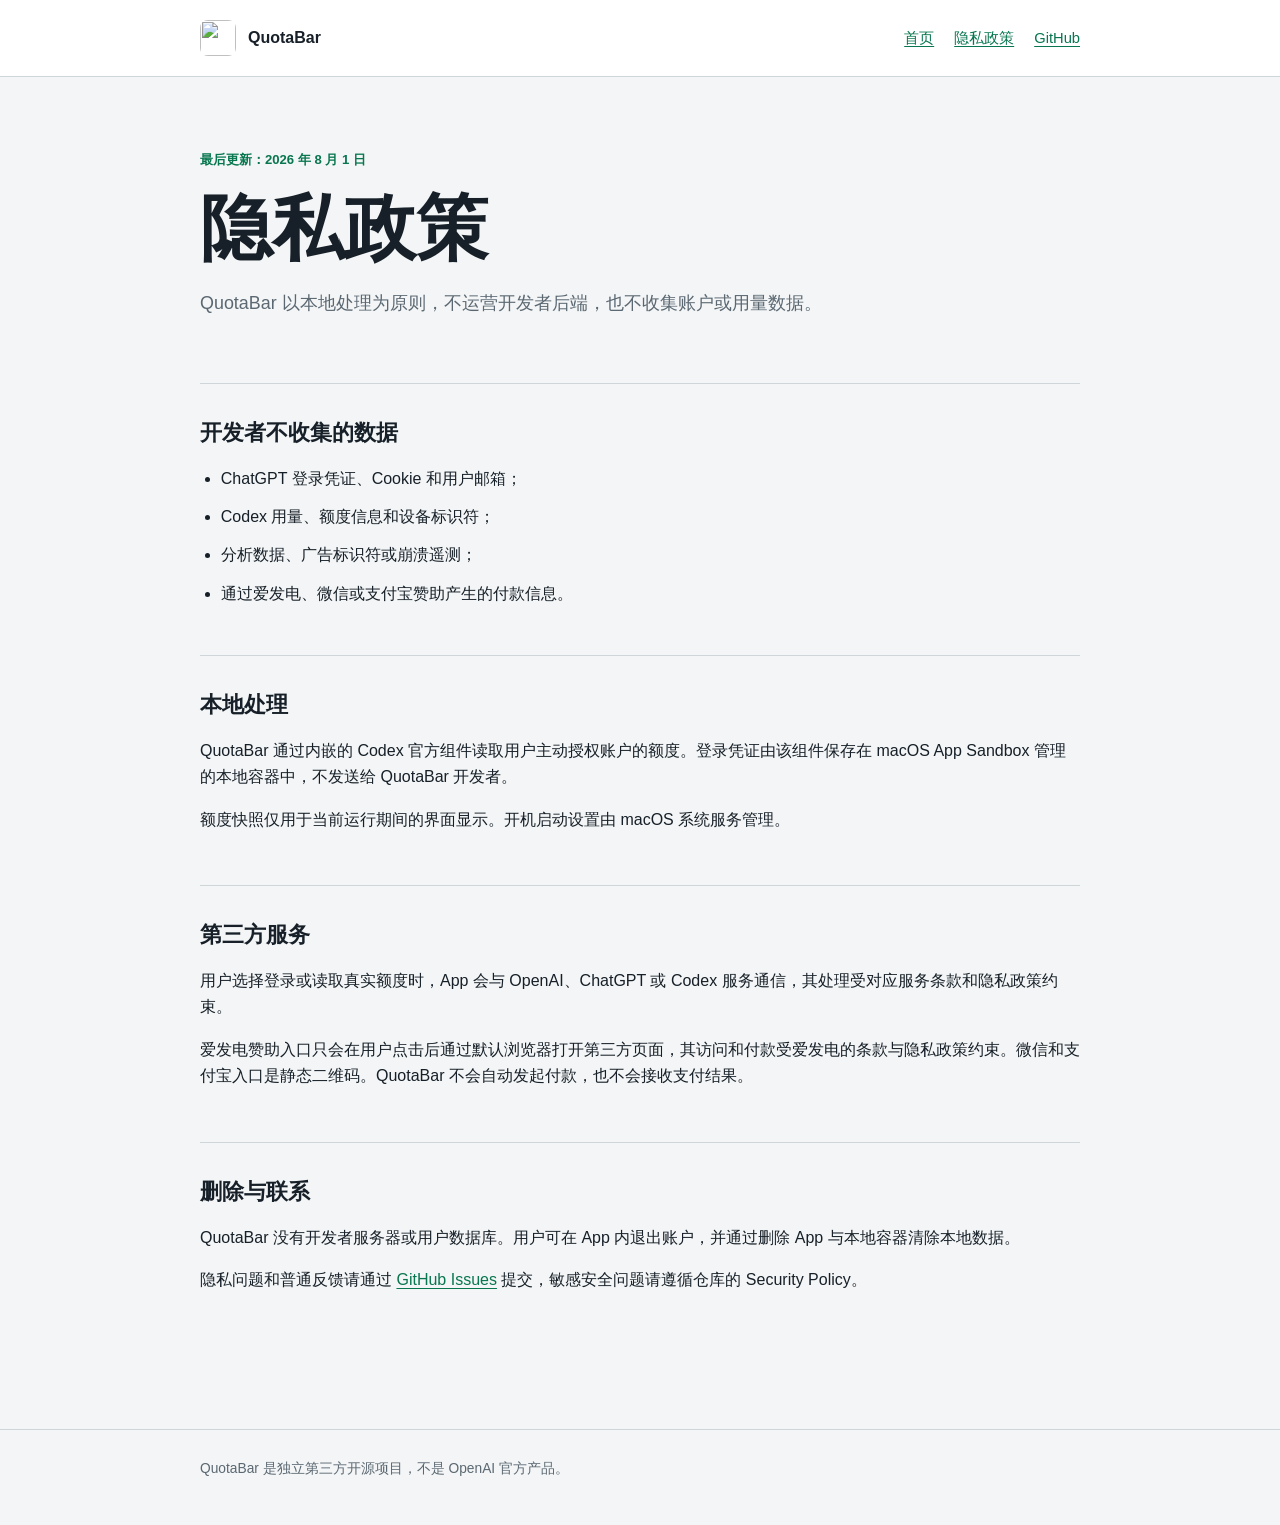
==== docs/privacy.html @ 067555e4 "Prepare QuotaBar v1.1 release" ====
<!doctype html>
<html lang="zh-CN">
<head>
  <meta charset="utf-8">
  <meta name="viewport" content="width=device-width, initial-scale=1">
  <meta name="description" content="QuotaBar 隐私政策：Codex 用量与 ChatGPT 登录信息在本机处理，不设开发者后端，不含广告或分析 SDK。">
  <meta name="robots" content="index, follow">
  <link rel="canonical" href="https://roketrp.github.io/QuotaBar/privacy.html">
  <meta property="og:type" content="website">
  <meta property="og:title" content="QuotaBar 隐私政策">
  <meta property="og:description" content="Codex 用量与登录信息在本机处理，不设开发者后端，不含广告或分析 SDK。">
  <meta property="og:url" content="https://roketrp.github.io/QuotaBar/privacy.html">
  <title>QuotaBar 隐私政策</title>
  <link rel="icon" href="assets/quotabar-icon.png">
  <link rel="stylesheet" href="styles.css">
</head>
<body>
  <header class="site-header">
    <div class="site-header__inner">
      <a class="brand" href="index.html">
        <img src="assets/quotabar-icon.png" alt="">
        <span>QuotaBar</span>
      </a>
      <nav aria-label="主要导航">
        <a href="index.html">首页</a>
        <a href="privacy.html">隐私政策</a>
        <a href="https://github.com/RoketrP/QuotaBar">GitHub</a>
      </nav>
    </div>
  </header>

  <main>
    <section class="intro">
      <p class="eyebrow">最后更新：2026 年 8 月 1 日</p>
      <h1>隐私政策</h1>
      <p class="lede">QuotaBar 以本地处理为原则，不运营开发者后端，也不收集账户或用量数据。</p>
    </section>

    <section class="section">
      <h2>开发者不收集的数据</h2>
      <ul class="plain-list">
        <li>ChatGPT 登录凭证、Cookie 和用户邮箱；</li>
        <li>Codex 用量、额度信息和设备标识符；</li>
        <li>分析数据、广告标识符或崩溃遥测；</li>
        <li>通过爱发电、微信或支付宝赞助产生的付款信息。</li>
      </ul>
    </section>

    <section class="section">
      <h2>本地处理</h2>
      <p>QuotaBar 通过内嵌的 Codex 官方组件读取用户主动授权账户的额度。登录凭证由该组件保存在 macOS App Sandbox 管理的本地容器中，不发送给 QuotaBar 开发者。</p>
      <p>额度快照仅用于当前运行期间的界面显示。开机启动设置由 macOS 系统服务管理。</p>
    </section>

    <section class="section">
      <h2>第三方服务</h2>
      <p>用户选择登录或读取真实额度时，App 会与 OpenAI、ChatGPT 或 Codex 服务通信，其处理受对应服务条款和隐私政策约束。</p>
      <p>爱发电赞助入口只会在用户点击后通过默认浏览器打开第三方页面，其访问和付款受爱发电的条款与隐私政策约束。微信和支付宝入口是静态二维码。QuotaBar 不会自动发起付款，也不会接收支付结果。</p>
    </section>

    <section class="section">
      <h2>删除与联系</h2>
      <p>QuotaBar 没有开发者服务器或用户数据库。用户可在 App 内退出账户，并通过删除 App 与本地容器清除本地数据。</p>
      <p>隐私问题和普通反馈请通过 <a href="https://github.com/RoketrP/QuotaBar/issues">GitHub Issues</a> 提交，敏感安全问题请遵循仓库的 Security Policy。</p>
    </section>
  </main>

  <footer class="site-footer">
    <div class="site-footer__inner">QuotaBar 是独立第三方开源项目，不是 OpenAI 官方产品。</div>
  </footer>
</body>
</html>
---- docs/styles.css ----
:root {
  color-scheme: light dark;
  --paper: #f3f5f6;
  --ink: #172028;
  --muted: #5b6872;
  --line: #cfd6da;
  --accent: #0b9b68;
  --accent-dark: #08764f;
  --panel: #ffffff;
}

* {
  box-sizing: border-box;
}

html {
  font-family: "Avenir Next", "PingFang SC", "Hiragino Sans GB", sans-serif;
  line-height: 1.65;
  background: var(--paper);
  color: var(--ink);
}

body {
  margin: 0;
}

a {
  color: var(--accent-dark);
  text-underline-offset: 0.2em;
}

.site-header {
  border-bottom: 1px solid var(--line);
  background: var(--panel);
}

.site-header__inner,
main,
.site-footer__inner {
  width: min(880px, calc(100% - 40px));
  margin: 0 auto;
}

.site-header__inner {
  min-height: 76px;
  display: flex;
  align-items: center;
  justify-content: space-between;
  gap: 24px;
}

.brand {
  display: flex;
  align-items: center;
  gap: 12px;
  color: var(--ink);
  text-decoration: none;
  font-weight: 700;
}

.brand img {
  width: 36px;
  height: 36px;
  border-radius: 8px;
}

nav {
  display: flex;
  flex-wrap: wrap;
  gap: 20px;
  font-size: 0.92rem;
}

main {
  padding: 72px 0 84px;
}

.intro {
  max-width: 700px;
  margin-bottom: 64px;
}

h1,
h2 {
  letter-spacing: 0;
  line-height: 1.2;
}

h1 {
  margin: 0 0 18px;
  font-size: clamp(2.15rem, 7vw, 4.5rem);
  font-weight: 750;
}

h2 {
  margin: 0 0 20px;
  font-size: 1.35rem;
}

p {
  margin: 0 0 1em;
}

.lede {
  color: var(--muted);
  font-size: 1.12rem;
}

.eyebrow {
  margin-bottom: 14px;
  color: var(--accent-dark);
  font-size: 0.82rem;
  font-weight: 700;
  text-transform: uppercase;
}

.actions {
  display: flex;
  flex-wrap: wrap;
  gap: 12px;
  margin: 28px 0 38px;
}

.button {
  display: inline-flex;
  align-items: center;
  min-height: 42px;
  padding: 8px 16px;
  border: 1px solid var(--line);
  border-radius: 7px;
  color: var(--ink);
  background: var(--panel);
  font-weight: 650;
  text-decoration: none;
}

.button--primary {
  border-color: var(--accent-dark);
  color: #ffffff;
  background: var(--accent-dark);
}

.product-shot {
  display: block;
  width: 100%;
  border: 1px solid var(--line);
  border-radius: 8px;
}

.product-shots {
  display: grid;
  grid-template-columns: minmax(0, 1fr) minmax(260px, 0.55fr);
  gap: 18px;
  align-items: center;
}

.product-shot--hud {
  background: transparent;
}

.section {
  padding: 36px 0;
  border-top: 1px solid var(--line);
}

.feature-grid {
  display: grid;
  grid-template-columns: repeat(3, minmax(0, 1fr));
  gap: 28px;
}

.feature-grid span,
.notice {
  color: var(--muted);
}

.notice {
  margin-top: 22px;
  padding-left: 14px;
  border-left: 3px solid var(--accent);
}

.sponsor-grid {
  display: grid;
  grid-template-columns: repeat(2, minmax(0, 1fr));
  gap: 28px;
  margin-top: 28px;
}

.sponsor-grid figure {
  margin: 0;
}

.sponsor-grid figcaption {
  margin-bottom: 10px;
  font-weight: 700;
}

.sponsor-grid img {
  display: block;
  width: 100%;
  max-height: 520px;
  border: 1px solid var(--line);
  border-radius: 8px;
  object-fit: contain;
  background: #ffffff;
}

.steps,
.plain-list {
  margin: 0;
  padding-left: 1.3rem;
}

.steps li,
.plain-list li {
  margin: 0 0 12px;
}

.status-line {
  display: grid;
  grid-template-columns: 10px 1fr;
  gap: 12px;
  align-items: start;
  margin: 18px 0;
}

.status-line::before {
  content: "";
  width: 10px;
  height: 10px;
  margin-top: 0.5em;
  border-radius: 50%;
  background: var(--accent);
}

.site-footer {
  border-top: 1px solid var(--line);
  color: var(--muted);
}

.site-footer__inner {
  padding: 28px 0 44px;
  font-size: 0.86rem;
}

@media (max-width: 620px) {
  .site-header__inner {
    align-items: flex-start;
    flex-direction: column;
    padding: 18px 0;
  }

  main {
    padding-top: 48px;
  }

  nav {
    width: 100%;
    gap: 10px 18px;
  }

  .feature-grid,
  .sponsor-grid,
  .product-shots {
    grid-template-columns: 1fr;
  }
}

@media (prefers-color-scheme: dark) {
  :root {
    --paper: #171c20;
    --ink: #f2f5f6;
    --muted: #a9b3b9;
    --line: #354047;
    --accent: #39d692;
    --accent-dark: #6ee4ae;
    --panel: #1f262b;
  }
}
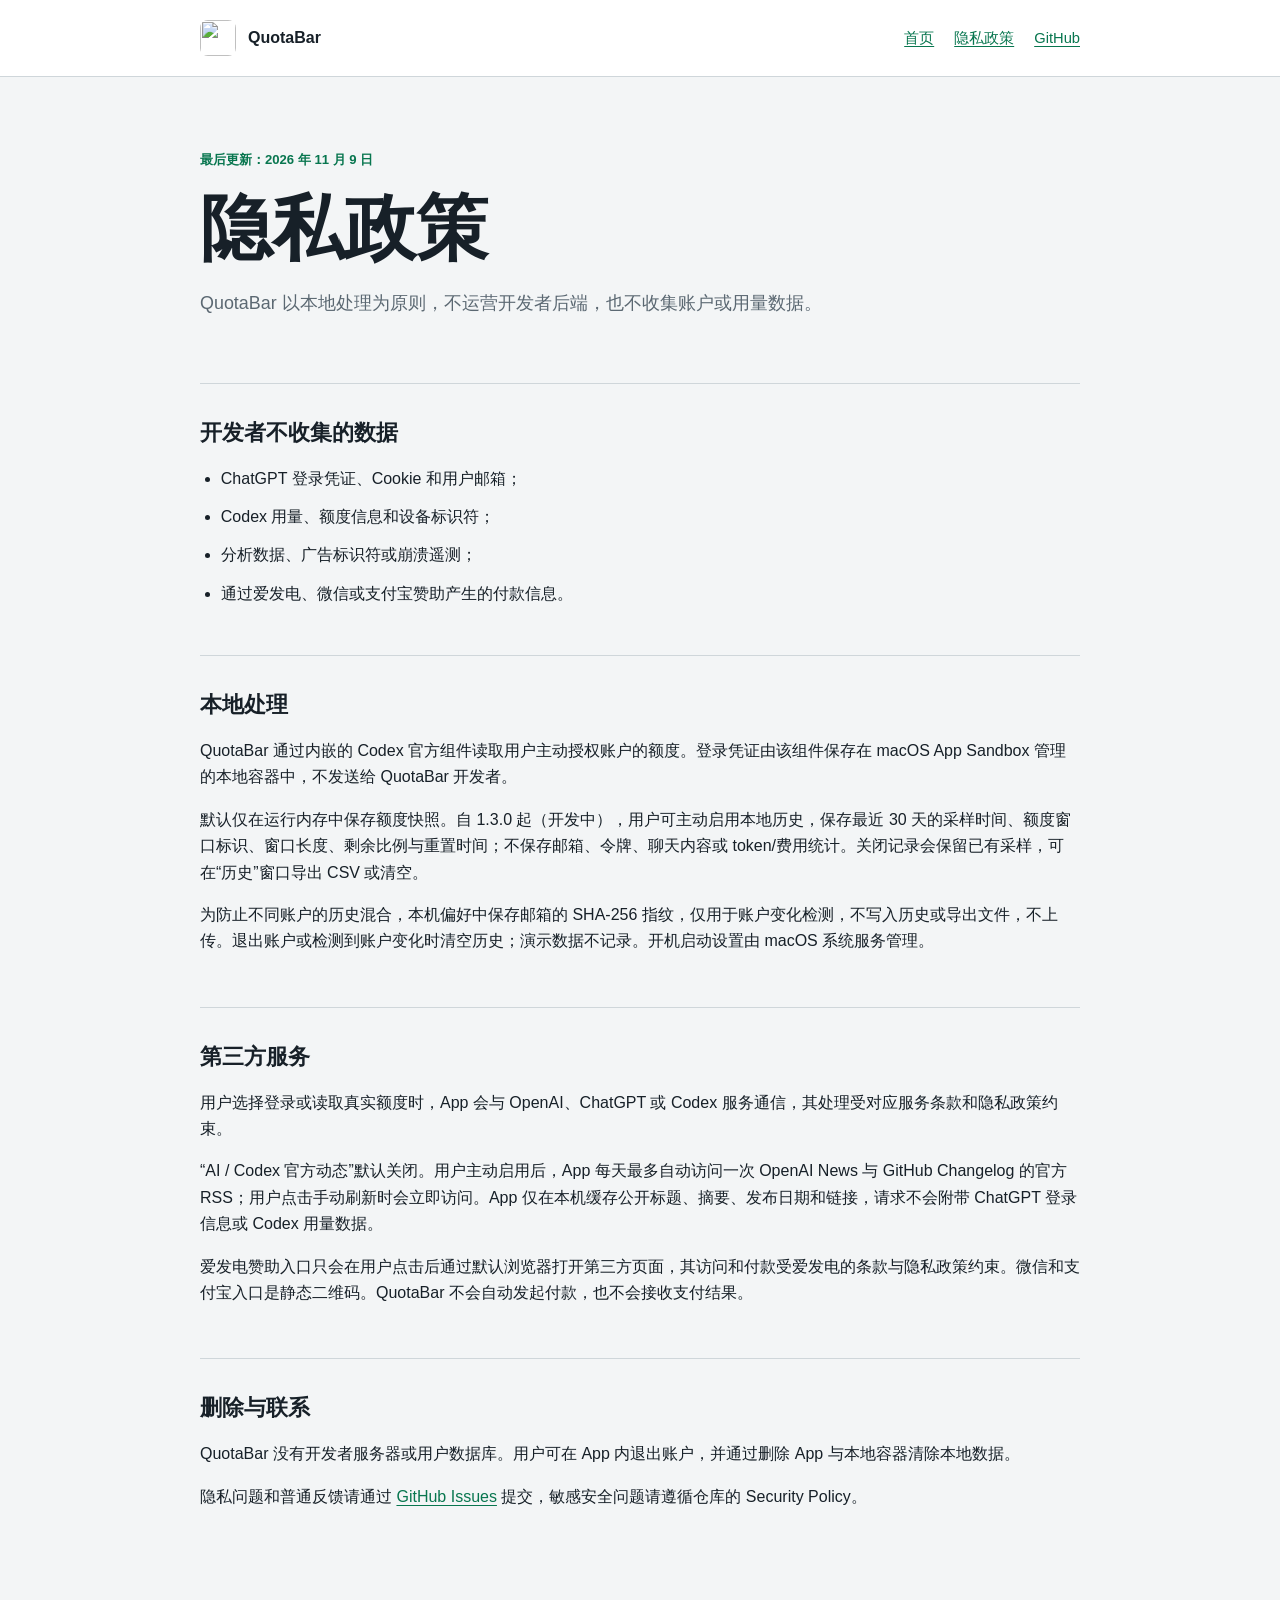
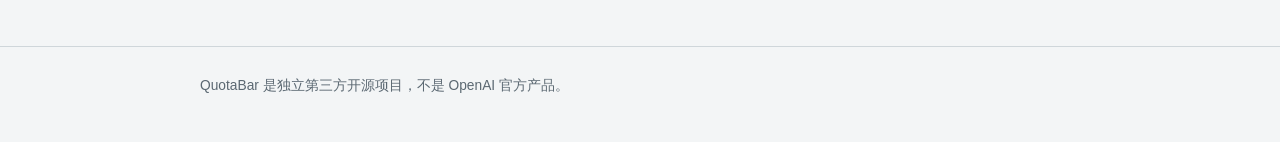
==== commit dde53fcd: "Add resilient quota monitoring, window selection, and local history" ====
--- a/docs/privacy.html
+++ b/docs/privacy.html
@@ -31,7 +31,7 @@
 
   <main>
     <section class="intro">
-      <p class="eyebrow">最后更新：2026 年 8 月 1 日</p>
+      <p class="eyebrow">最后更新：2026 年 11 月 9 日</p>
       <h1>隐私政策</h1>
       <p class="lede">QuotaBar 以本地处理为原则，不运营开发者后端，也不收集账户或用量数据。</p>
     </section>
@@ -49,12 +49,14 @@
     <section class="section">
       <h2>本地处理</h2>
       <p>QuotaBar 通过内嵌的 Codex 官方组件读取用户主动授权账户的额度。登录凭证由该组件保存在 macOS App Sandbox 管理的本地容器中，不发送给 QuotaBar 开发者。</p>
-      <p>额度快照仅用于当前运行期间的界面显示。开机启动设置由 macOS 系统服务管理。</p>
+      <p>默认仅在运行内存中保存额度快照。自 1.3.0 起（开发中），用户可主动启用本地历史，保存最近 30 天的采样时间、额度窗口标识、窗口长度、剩余比例与重置时间；不保存邮箱、令牌、聊天内容或 token/费用统计。关闭记录会保留已有采样，可在“历史”窗口导出 CSV 或清空。</p>
+      <p>为防止不同账户的历史混合，本机偏好中保存邮箱的 SHA-256 指纹，仅用于账户变化检测，不写入历史或导出文件，不上传。退出账户或检测到账户变化时清空历史；演示数据不记录。开机启动设置由 macOS 系统服务管理。</p>
     </section>
 
     <section class="section">
       <h2>第三方服务</h2>
       <p>用户选择登录或读取真实额度时，App 会与 OpenAI、ChatGPT 或 Codex 服务通信，其处理受对应服务条款和隐私政策约束。</p>
+      <p>“AI / Codex 官方动态”默认关闭。用户主动启用后，App 每天最多自动访问一次 OpenAI News 与 GitHub Changelog 的官方 RSS；用户点击手动刷新时会立即访问。App 仅在本机缓存公开标题、摘要、发布日期和链接，请求不会附带 ChatGPT 登录信息或 Codex 用量数据。</p>
       <p>爱发电赞助入口只会在用户点击后通过默认浏览器打开第三方页面，其访问和付款受爱发电的条款与隐私政策约束。微信和支付宝入口是静态二维码。QuotaBar 不会自动发起付款，也不会接收支付结果。</p>
     </section>
 
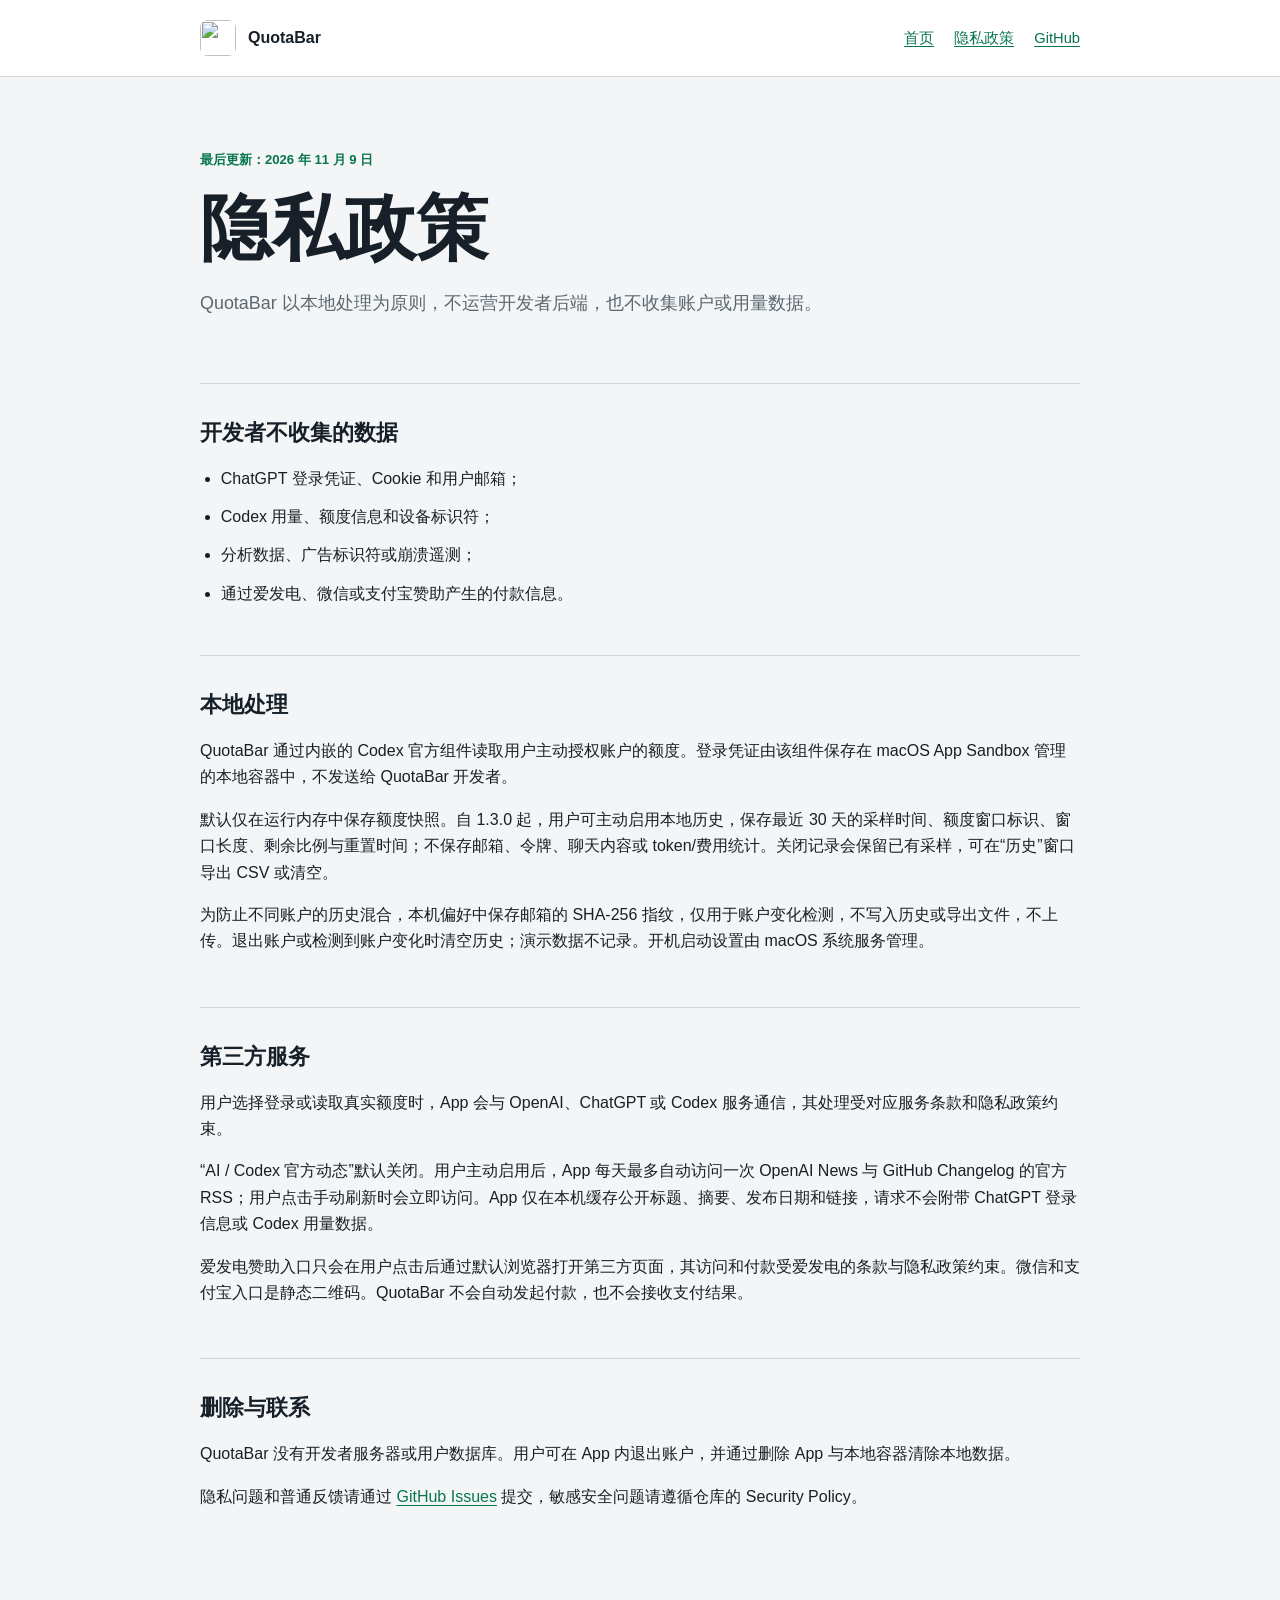
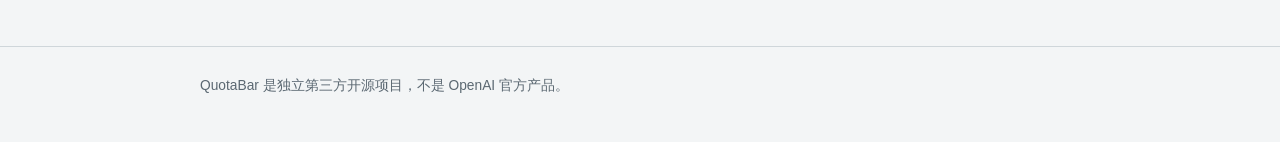
==== commit 6923376a: "Prepare v1.3.0 release and synchronize asynchronous recovery tests" ====
--- a/docs/privacy.html
+++ b/docs/privacy.html
@@ -49,7 +49,7 @@
     <section class="section">
       <h2>本地处理</h2>
       <p>QuotaBar 通过内嵌的 Codex 官方组件读取用户主动授权账户的额度。登录凭证由该组件保存在 macOS App Sandbox 管理的本地容器中，不发送给 QuotaBar 开发者。</p>
-      <p>默认仅在运行内存中保存额度快照。自 1.3.0 起（开发中），用户可主动启用本地历史，保存最近 30 天的采样时间、额度窗口标识、窗口长度、剩余比例与重置时间；不保存邮箱、令牌、聊天内容或 token/费用统计。关闭记录会保留已有采样，可在“历史”窗口导出 CSV 或清空。</p>
+      <p>默认仅在运行内存中保存额度快照。自 1.3.0 起，用户可主动启用本地历史，保存最近 30 天的采样时间、额度窗口标识、窗口长度、剩余比例与重置时间；不保存邮箱、令牌、聊天内容或 token/费用统计。关闭记录会保留已有采样，可在“历史”窗口导出 CSV 或清空。</p>
       <p>为防止不同账户的历史混合，本机偏好中保存邮箱的 SHA-256 指纹，仅用于账户变化检测，不写入历史或导出文件，不上传。退出账户或检测到账户变化时清空历史；演示数据不记录。开机启动设置由 macOS 系统服务管理。</p>
     </section>
 
